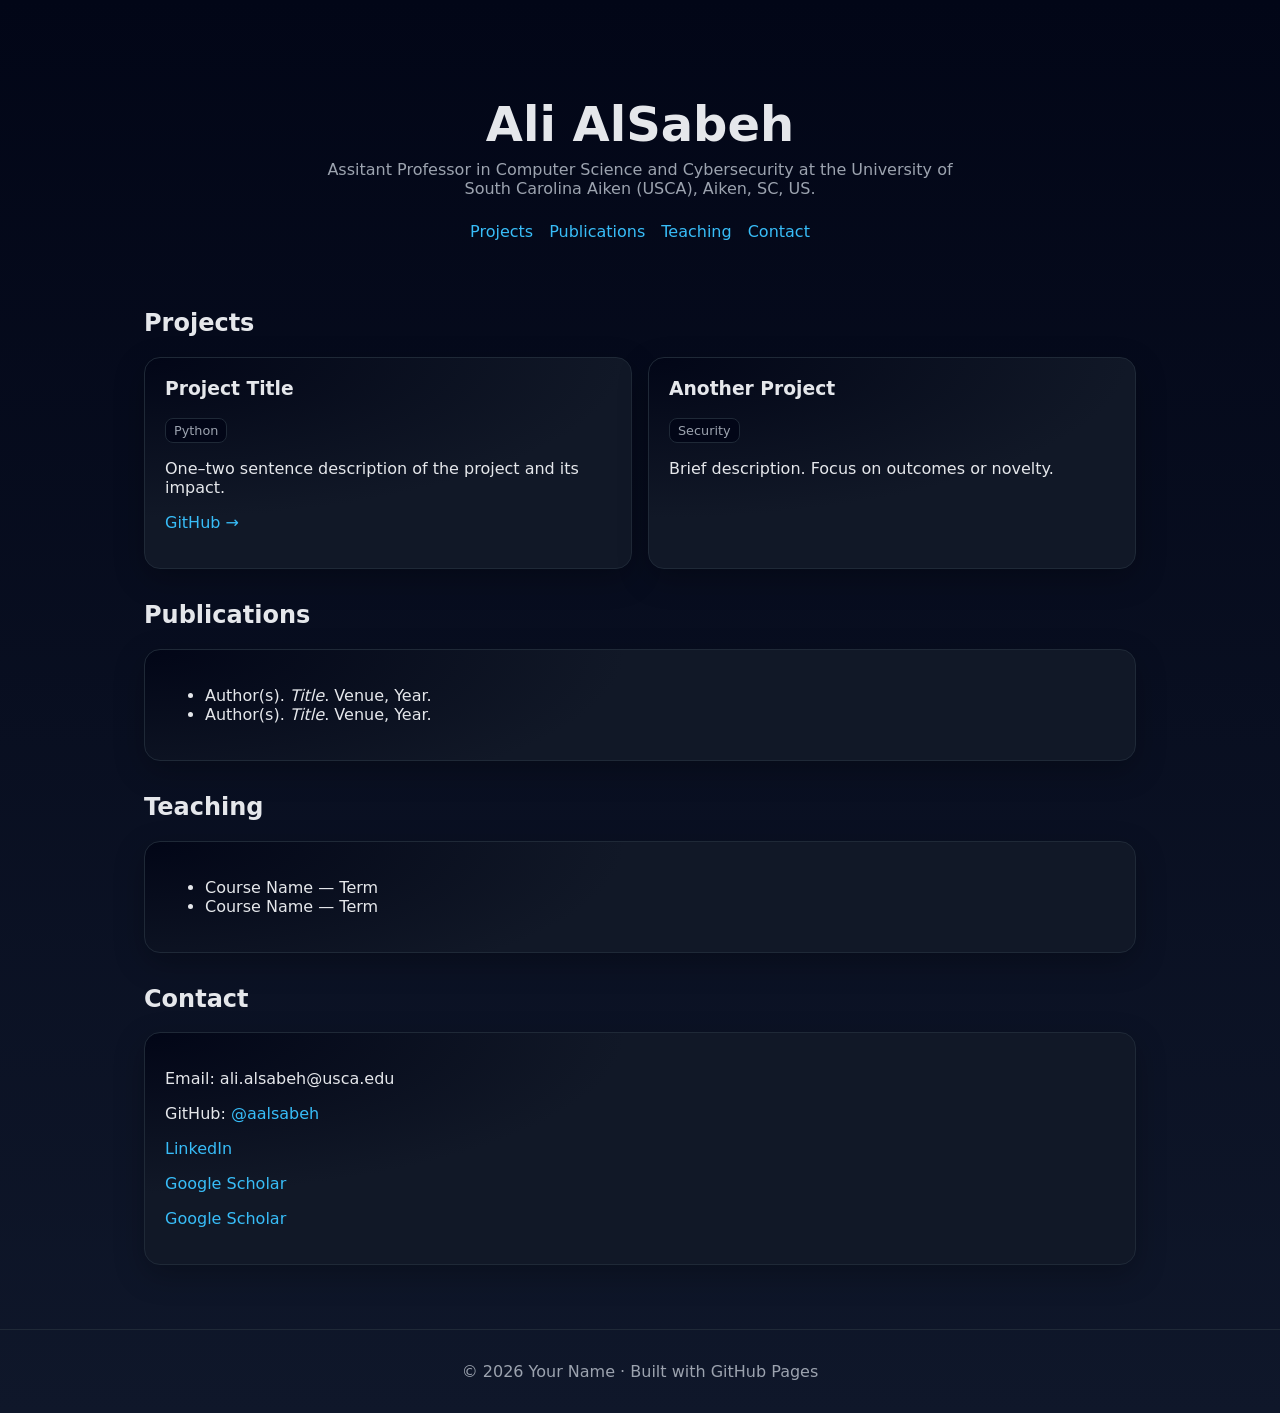
==== index.html @ ade60c5f "Update index.html" ====
<!DOCTYPE html>
<html lang="en">
<head>
  <meta charset="UTF-8" />
  <meta name="viewport" content="width=device-width, initial-scale=1.0" />
  <title>Ali AlSabeh</title>
  <meta name="description" content="Personal GitHub Pages site" />
  <style>
    :root {
      --bg: #0f172a;      /* slate-900 */
      --card: #111827;    /* gray-900 */
      --text: #e5e7eb;    /* gray-200 */
      --muted: #9ca3af;   /* gray-400 */
      --accent: #38bdf8;  /* sky-400 */
    }
    * { box-sizing: border-box; }
    body {
      margin: 0;
      font-family: system-ui, -apple-system, Segoe UI, Roboto, Ubuntu, Cantarell, 'Helvetica Neue', Arial, 'Noto Sans', 'Apple Color Emoji', 'Segoe UI Emoji', 'Segoe UI Symbol', 'Noto Color Emoji';
      background: linear-gradient(180deg, #020617, var(--bg));
      color: var(--text);
    }
    a { color: var(--accent); text-decoration: none; }
    a:hover { text-decoration: underline; }
    header {
      padding: 4rem 1rem 2rem;
      text-align: center;
    }
    header h1 { font-size: clamp(2rem, 5vw, 3rem); margin-bottom: .5rem; }
    header p { color: var(--muted); max-width: 42rem; margin: 0 auto; }
    nav {
      display: flex; gap: 1rem; justify-content: center; margin-top: 1.5rem;
    }
    .container { max-width: 64rem; margin: 0 auto; padding: 1rem; }
    .grid {
      display: grid; grid-template-columns: repeat(auto-fit, minmax(260px, 1fr)); gap: 1rem;
    }
    .card {
      background: radial-gradient(1200px 400px at 0% 0%, #020617 0%, var(--card) 40%);
      border: 1px solid #1f2937;
      border-radius: 1rem;
      padding: 1.25rem;
      box-shadow: 0 10px 30px rgba(0,0,0,.25);
    }
    .card h3 { margin-top: 0; }
    footer {
      border-top: 1px solid #1f2937; color: var(--muted);
      padding: 2rem 1rem; text-align: center; margin-top: 3rem;
    }
    .badge {
      display: inline-block; padding: .25rem .5rem; border-radius: .5rem;
      background: #020617; border: 1px solid #1f2937; color: var(--muted); font-size: .8rem;
    }
  </style>
</head>
<body>
  <header>
    <h1>Ali AlSabeh</h1>
    <p>Assitant Professor in Computer Science and Cybersecurity at the University of South Carolina Aiken (USCA), Aiken, SC, US.</p>
    <nav>
      <a href="projects.html">Projects</a>
      <a href="publications">Publications</a>
      <a href="teaching">Teaching</a>
      <a href="#contact">Contact</a>
    </nav>
  </header>

  <main class="container">
    <section id="projects">
      <h2>Projects</h2>
      <div class="grid">
        <article class="card">
          <h3>Project Title</h3>
          <span class="badge">Python</span>
          <p>One–two sentence description of the project and its impact.</p>
          <p><a href="https://github.com/username/repo">GitHub →</a></p>
        </article>
        <article class="card">
          <h3>Another Project</h3>
          <span class="badge">Security</span>
          <p>Brief description. Focus on outcomes or novelty.</p>
        </article>
      </div>
    </section>

    <section id="publications" style="margin-top:2rem;">
      <h2>Publications</h2>
      <div class="card">
        <ul>
          <li>Author(s). <em>Title</em>. Venue, Year.</li>
          <li>Author(s). <em>Title</em>. Venue, Year.</li>
        </ul>
      </div>
    </section>

    <section id="teaching" style="margin-top:2rem;">
      <h2>Teaching</h2>
      <div class="card">
        <ul>
          <li>Course Name — Term</li>
          <li>Course Name — Term</li>
        </ul>
      </div>
    </section>

    <section id="contact" style="margin-top:2rem;">
      <h2>Contact</h2>
      <div class="card">
        <p>Email: ali.alsabeh@usca.edu</p>
        <p>GitHub: <a href="https://github.com/username">@aalsabeh</a></p>
        <p><a href="www.linkedin.com/in/ali-alsabeh">LinkedIn</a></p>
        <p><a href="www.linkedin.com/in/ali-alsabeh">Google Scholar</a></p>
        <p><a href="https://scholar.google.com/citations?user=eo6k0ecAAAAJ&hl=en">Google Scholar</a></p>
      </div>
    </section>
  </main>

  <footer>
    © <span id="year"></span> Your Name · Built with GitHub Pages
  </footer>

  <script>
    document.getElementById('year').textContent = new Date().getFullYear();
  </script>
</body>
</html>
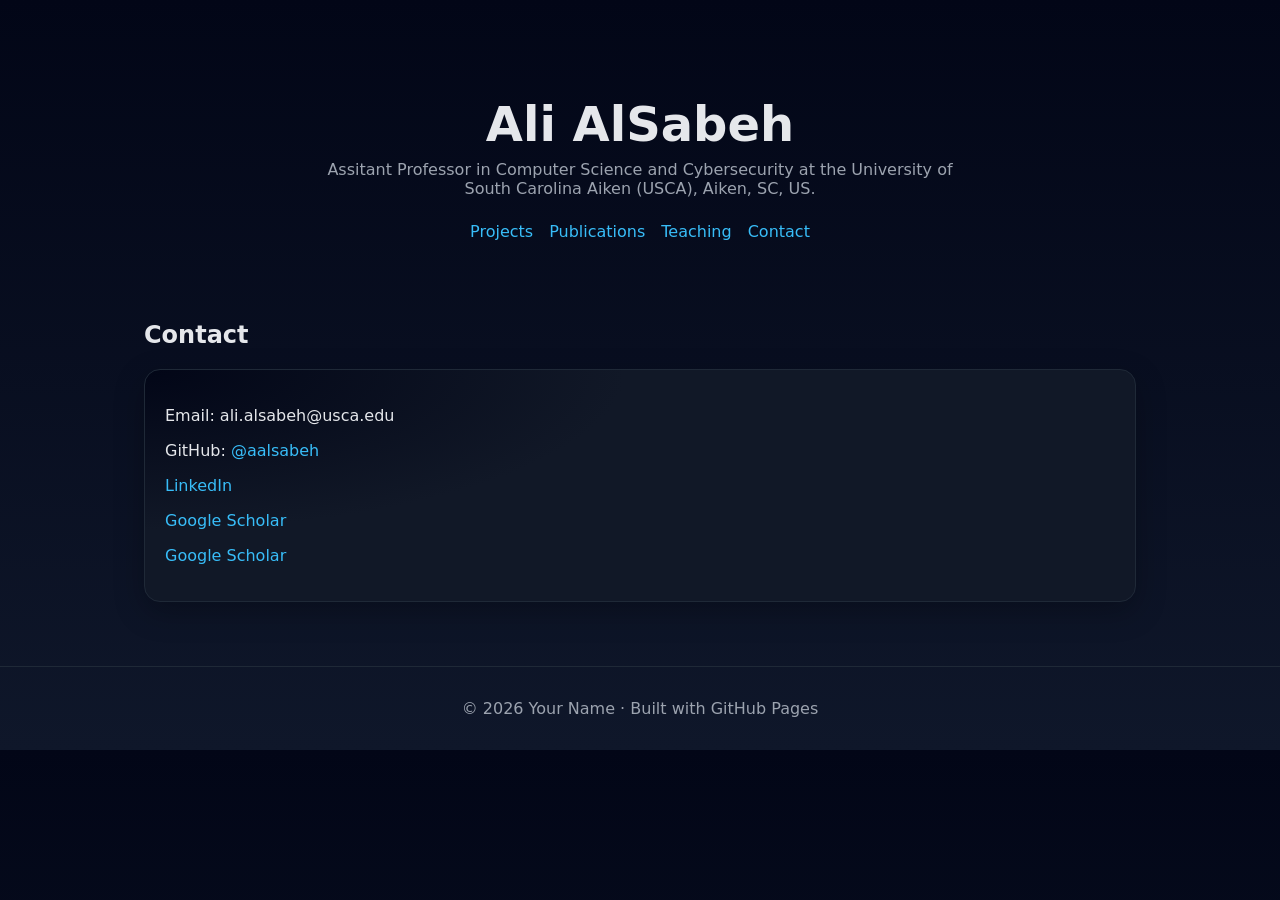
==== commit a7e10594: "Update index.html" ====
--- a/index.html
+++ b/index.html
@@ -66,7 +66,7 @@
   </header>
 
   <main class="container">
-    <section id="projects">
+    <!-- <section id="projects">
       <h2>Projects</h2>
       <div class="grid">
         <article class="card">
@@ -101,7 +101,7 @@
           <li>Course Name — Term</li>
         </ul>
       </div>
-    </section>
+    </section> -->
 
     <section id="contact" style="margin-top:2rem;">
       <h2>Contact</h2>
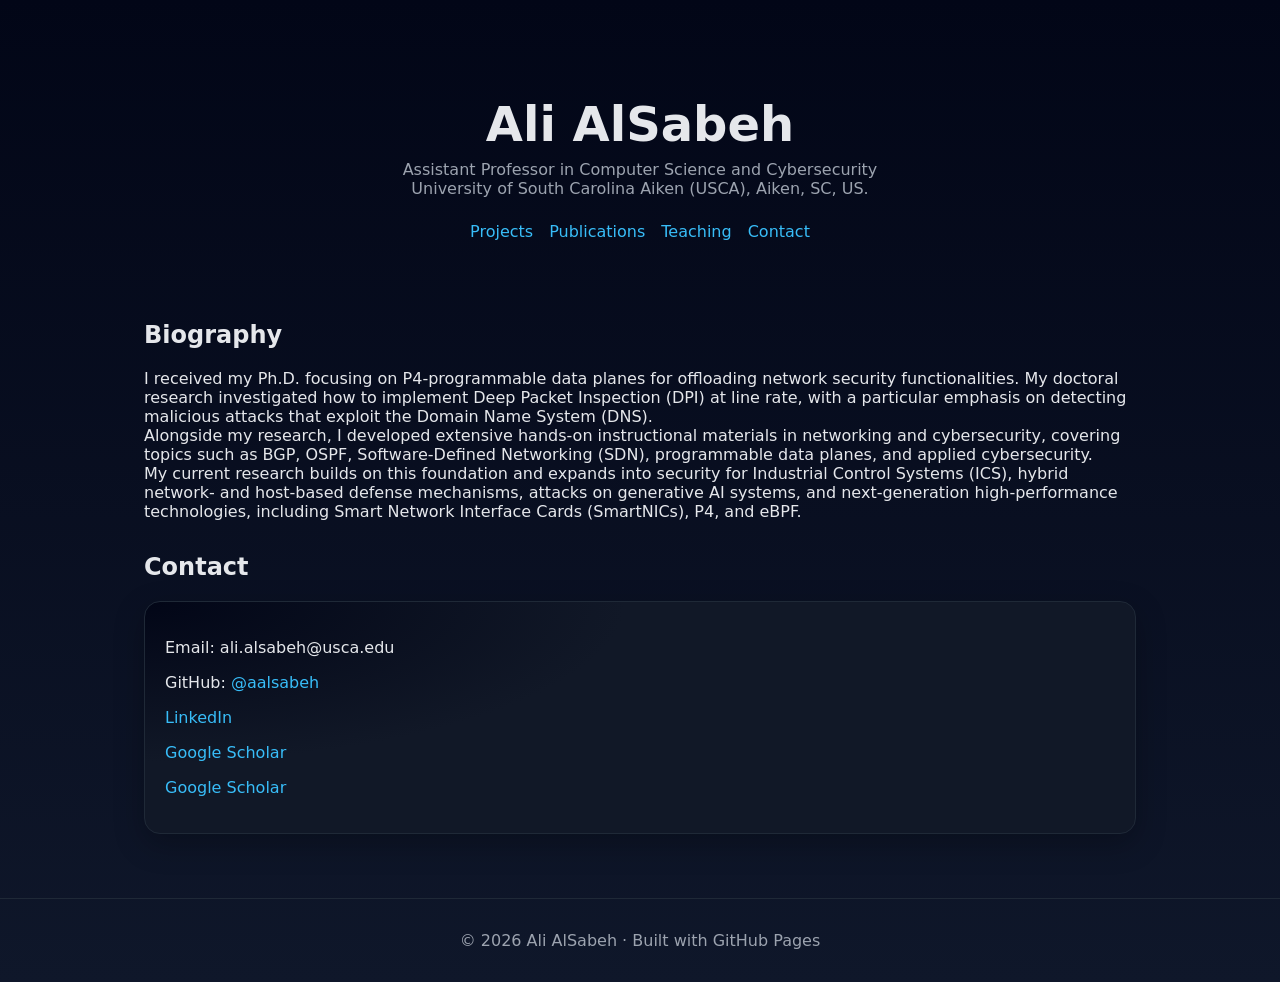
==== commit 4095670a: "Update index.html" ====
--- a/index.html
+++ b/index.html
@@ -56,7 +56,7 @@
 <body>
   <header>
     <h1>Ali AlSabeh</h1>
-    <p>Assitant Professor in Computer Science and Cybersecurity at the University of South Carolina Aiken (USCA), Aiken, SC, US.</p>
+    <p>Assistant Professor in Computer Science and Cybersecurity <br> University of South Carolina Aiken (USCA), Aiken, SC, US.</p>
     <nav>
       <a href="projects.html">Projects</a>
       <a href="publications">Publications</a>
@@ -103,6 +103,13 @@
       </div>
     </section> -->
 
+    <section id="bio" style="margin-top:2rem;">
+      <h2>Biography</h2>
+      I received my Ph.D. focusing on P4-programmable data planes for offloading network security functionalities. My doctoral research investigated how to implement Deep Packet Inspection (DPI) at line rate, with a particular emphasis on detecting malicious attacks that exploit the Domain Name System (DNS). <br>
+      Alongside my research, I developed extensive hands-on instructional materials in networking and cybersecurity, covering topics such as BGP, OSPF, Software-Defined Networking (SDN), programmable data planes, and applied cybersecurity. <br>
+      My current research builds on this foundation and expands into security for Industrial Control Systems (ICS), hybrid network- and host-based defense mechanisms, attacks on generative AI systems, and next-generation high-performance technologies, including Smart Network Interface Cards (SmartNICs), P4, and eBPF. <br>
+    </section>
+    
     <section id="contact" style="margin-top:2rem;">
       <h2>Contact</h2>
       <div class="card">
@@ -116,7 +123,7 @@
   </main>
 
   <footer>
-    © <span id="year"></span> Your Name · Built with GitHub Pages
+    © <span id="year"></span> Ali AlSabeh · Built with GitHub Pages
   </footer>
 
   <script>
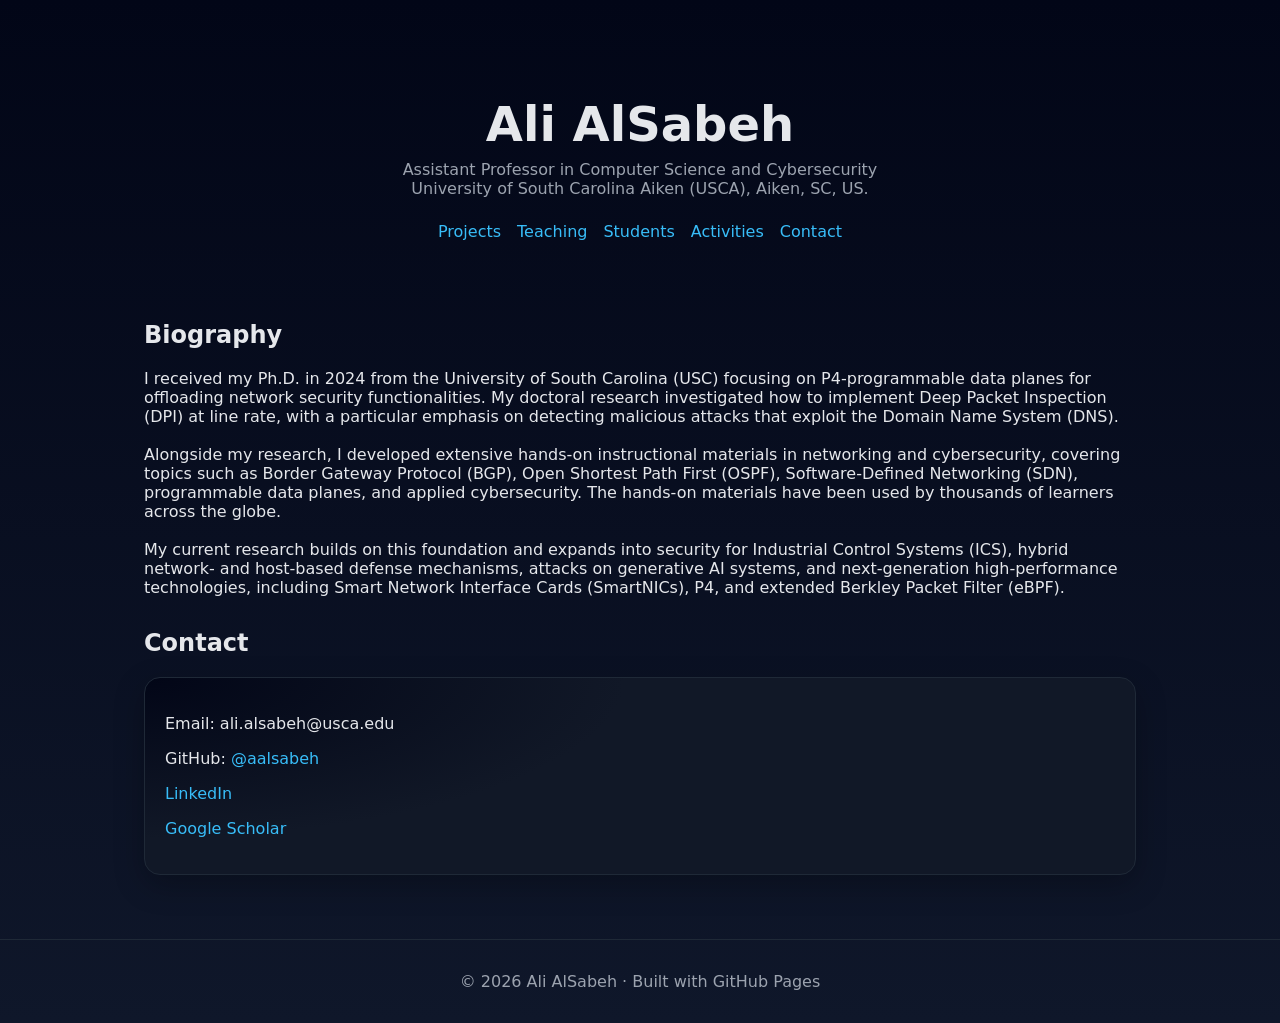
==== commit f44a12c8: "Update files" ====
--- a/index.html
+++ b/index.html
@@ -59,8 +59,9 @@
     <p>Assistant Professor in Computer Science and Cybersecurity <br> University of South Carolina Aiken (USCA), Aiken, SC, US.</p>
     <nav>
       <a href="projects.html">Projects</a>
-      <a href="publications">Publications</a>
-      <a href="teaching">Teaching</a>
+      <a href="teaching.html">Teaching</a>
+      <a href="students.html">Students</a>
+      <a href="activities.html">Activities</a>
       <a href="#contact">Contact</a>
     </nav>
   </header>
@@ -105,9 +106,9 @@
 
     <section id="bio" style="margin-top:2rem;">
       <h2>Biography</h2>
-      I received my Ph.D. focusing on P4-programmable data planes for offloading network security functionalities. My doctoral research investigated how to implement Deep Packet Inspection (DPI) at line rate, with a particular emphasis on detecting malicious attacks that exploit the Domain Name System (DNS). <br>
-      Alongside my research, I developed extensive hands-on instructional materials in networking and cybersecurity, covering topics such as BGP, OSPF, Software-Defined Networking (SDN), programmable data planes, and applied cybersecurity. <br>
-      My current research builds on this foundation and expands into security for Industrial Control Systems (ICS), hybrid network- and host-based defense mechanisms, attacks on generative AI systems, and next-generation high-performance technologies, including Smart Network Interface Cards (SmartNICs), P4, and eBPF. <br>
+      I received my Ph.D. in 2024 from the University of South Carolina (USC) focusing on P4-programmable data planes for offloading network security functionalities. My doctoral research investigated how to implement Deep Packet Inspection (DPI) at line rate, with a particular emphasis on detecting malicious attacks that exploit the Domain Name System (DNS). <br><br>
+      Alongside my research, I developed extensive hands-on instructional materials in networking and cybersecurity, covering topics such as Border Gateway Protocol (BGP), Open Shortest Path First (OSPF), Software-Defined Networking (SDN), programmable data planes, and applied cybersecurity. The hands-on materials have been used by thousands of learners across the globe. <br><br>
+      My current research builds on this foundation and expands into security for Industrial Control Systems (ICS), hybrid network- and host-based defense mechanisms, attacks on generative AI systems, and next-generation high-performance technologies, including Smart Network Interface Cards (SmartNICs), P4, and extended Berkley Packet Filter (eBPF). <br>
     </section>
     
     <section id="contact" style="margin-top:2rem;">
@@ -116,7 +117,6 @@
         <p>Email: ali.alsabeh@usca.edu</p>
         <p>GitHub: <a href="https://github.com/username">@aalsabeh</a></p>
         <p><a href="www.linkedin.com/in/ali-alsabeh">LinkedIn</a></p>
-        <p><a href="www.linkedin.com/in/ali-alsabeh">Google Scholar</a></p>
         <p><a href="https://scholar.google.com/citations?user=eo6k0ecAAAAJ&hl=en">Google Scholar</a></p>
       </div>
     </section>
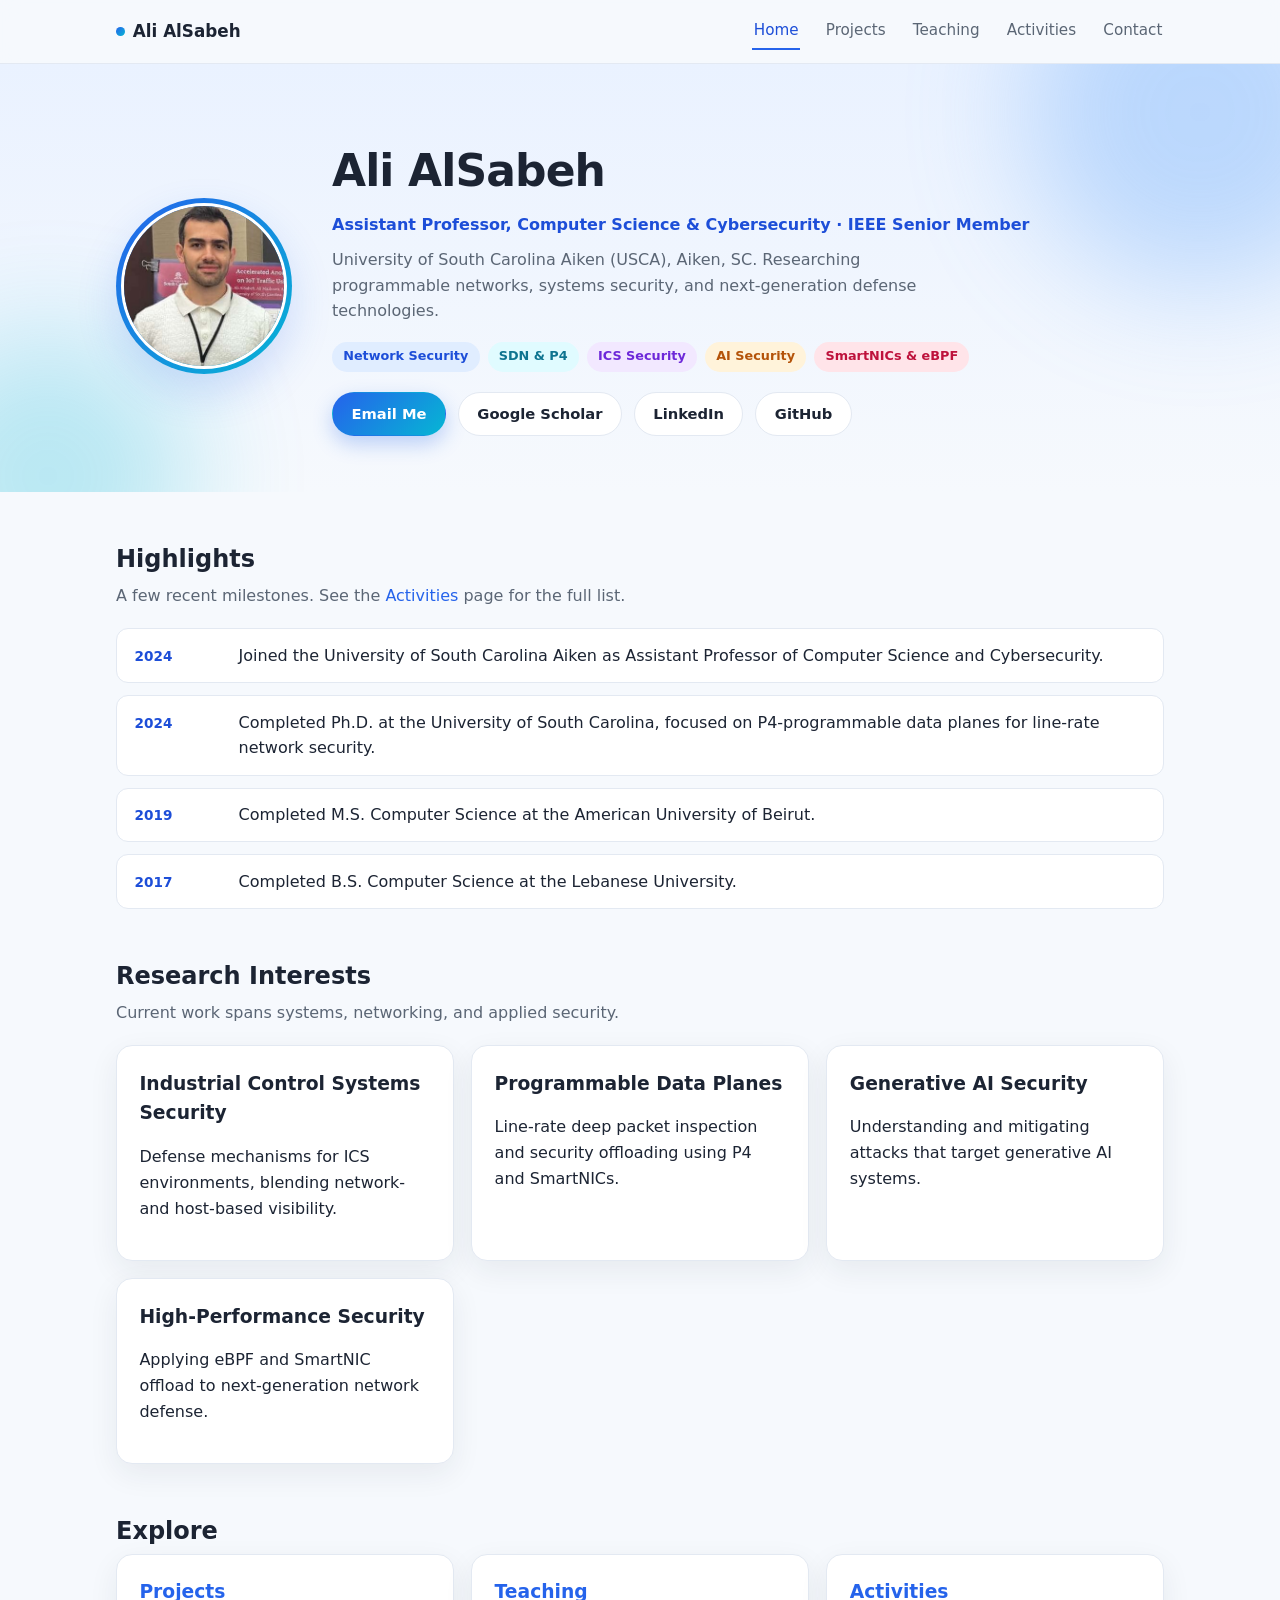
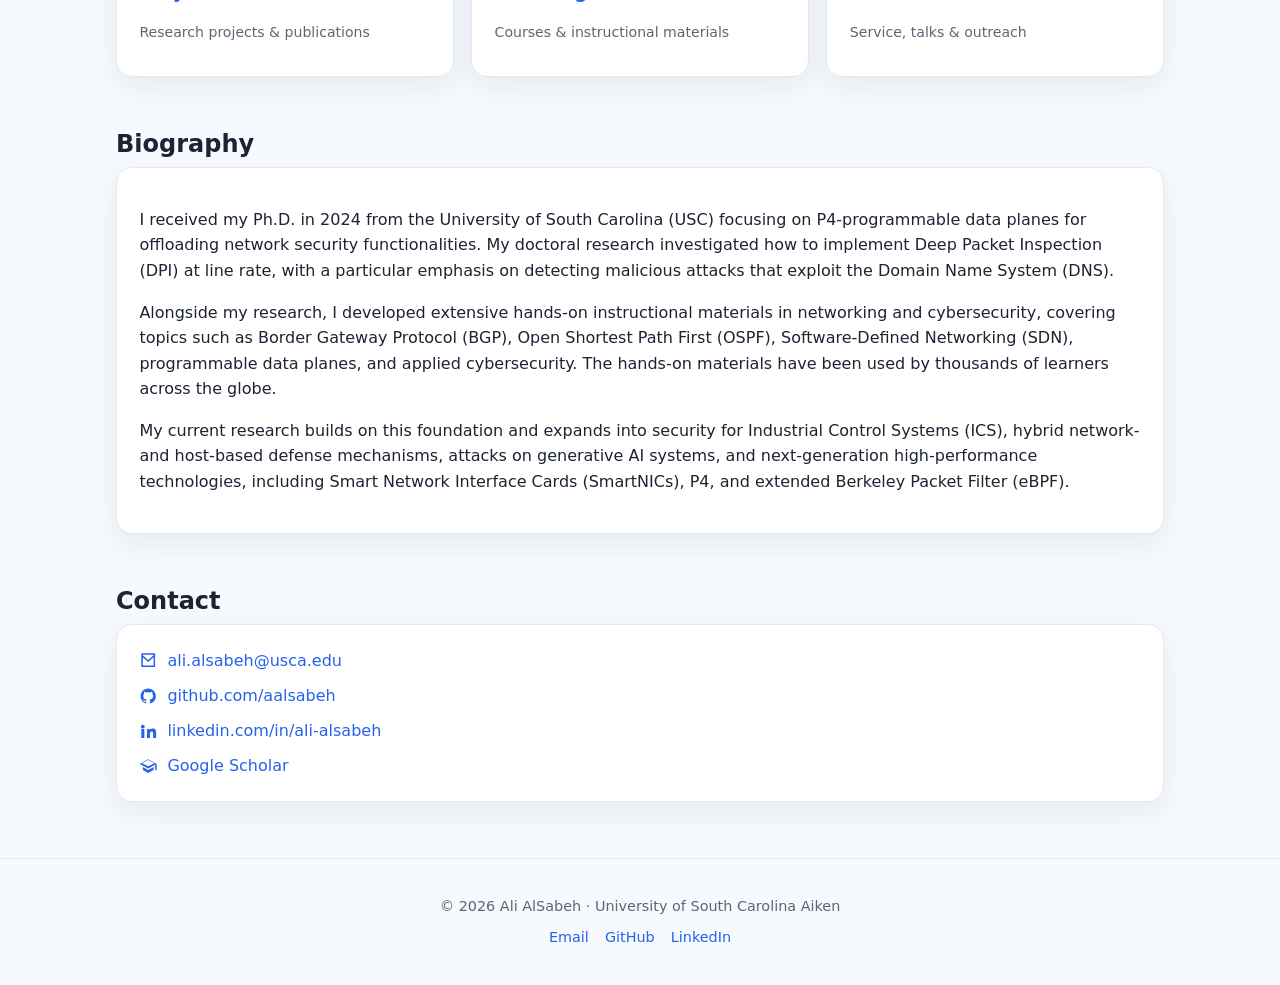
==== commit b557243f: "Redesign site with lively blue theme, fix LinkedIn link, add publications and workshops - New shared" ====
--- a/index.html
+++ b/index.html
@@ -4,126 +4,154 @@
   <meta charset="UTF-8" />
   <meta name="viewport" content="width=device-width, initial-scale=1.0" />
   <title>Ali AlSabeh</title>
-  <meta name="description" content="Personal GitHub Pages site" />
-  <style>
-    :root {
-      --bg: #0f172a;      /* slate-900 */
-      --card: #111827;    /* gray-900 */
-      --text: #e5e7eb;    /* gray-200 */
-      --muted: #9ca3af;   /* gray-400 */
-      --accent: #38bdf8;  /* sky-400 */
-    }
-    * { box-sizing: border-box; }
-    body {
-      margin: 0;
-      font-family: system-ui, -apple-system, Segoe UI, Roboto, Ubuntu, Cantarell, 'Helvetica Neue', Arial, 'Noto Sans', 'Apple Color Emoji', 'Segoe UI Emoji', 'Segoe UI Symbol', 'Noto Color Emoji';
-      background: linear-gradient(180deg, #020617, var(--bg));
-      color: var(--text);
-    }
-    a { color: var(--accent); text-decoration: none; }
-    a:hover { text-decoration: underline; }
-    header {
-      padding: 4rem 1rem 2rem;
-      text-align: center;
-    }
-    header h1 { font-size: clamp(2rem, 5vw, 3rem); margin-bottom: .5rem; }
-    header p { color: var(--muted); max-width: 42rem; margin: 0 auto; }
-    nav {
-      display: flex; gap: 1rem; justify-content: center; margin-top: 1.5rem;
-    }
-    .container { max-width: 64rem; margin: 0 auto; padding: 1rem; }
-    .grid {
-      display: grid; grid-template-columns: repeat(auto-fit, minmax(260px, 1fr)); gap: 1rem;
-    }
-    .card {
-      background: radial-gradient(1200px 400px at 0% 0%, #020617 0%, var(--card) 40%);
-      border: 1px solid #1f2937;
-      border-radius: 1rem;
-      padding: 1.25rem;
-      box-shadow: 0 10px 30px rgba(0,0,0,.25);
-    }
-    .card h3 { margin-top: 0; }
-    footer {
-      border-top: 1px solid #1f2937; color: var(--muted);
-      padding: 2rem 1rem; text-align: center; margin-top: 3rem;
-    }
-    .badge {
-      display: inline-block; padding: .25rem .5rem; border-radius: .5rem;
-      background: #020617; border: 1px solid #1f2937; color: var(--muted); font-size: .8rem;
-    }
-  </style>
+  <meta name="description" content="Ali AlSabeh — Assistant Professor of Computer Science and Cybersecurity, University of South Carolina Aiken" />
+  <link rel="stylesheet" href="assets/css/style.css" />
 </head>
 <body>
-  <header>
-    <h1>Ali AlSabeh</h1>
-    <p>Assistant Professor in Computer Science and Cybersecurity <br> University of South Carolina Aiken (USCA), Aiken, SC, US.</p>
-    <nav>
-      <a href="projects.html">Projects</a>
-      <a href="teaching.html">Teaching</a>
-      <a href="students.html">Students</a>
-      <a href="activities.html">Activities</a>
-      <a href="#contact">Contact</a>
-    </nav>
+  <nav class="site-nav">
+    <div class="container">
+      <a class="brand" href="index.html"><span class="dot"></span> Ali AlSabeh</a>
+      <div class="nav-links">
+        <a href="index.html" class="active">Home</a>
+        <a href="projects.html">Projects</a>
+        <a href="teaching.html">Teaching</a>
+        <a href="activities.html">Activities</a>
+        <a href="#contact">Contact</a>
+      </div>
+    </div>
+  </nav>
+
+  <header class="hero">
+    <div class="container">
+      <div class="hero-photo">
+        <img src="assets/img/profile.jpg" alt="Portrait of Ali AlSabeh" />
+      </div>
+      <div class="hero-text">
+        <h1>Ali AlSabeh</h1>
+        <p class="subtitle">Assistant Professor, Computer Science &amp; Cybersecurity · IEEE Senior Member</p>
+        <p class="lead">University of South Carolina Aiken (USCA), Aiken, SC. Researching programmable networks, systems security, and next-generation defense technologies.</p>
+        <div class="tags">
+          <span class="tag c1">Network Security</span>
+          <span class="tag c2">SDN &amp; P4</span>
+          <span class="tag c3">ICS Security</span>
+          <span class="tag c4">AI Security</span>
+          <span class="tag c5">SmartNICs &amp; eBPF</span>
+        </div>
+        <div class="btn-row">
+          <a class="btn btn-primary" href="mailto:ali.alsabeh@usca.edu">Email Me</a>
+          <a class="btn btn-outline" href="https://scholar.google.com/citations?user=eo6k0ecAAAAJ&hl=en" target="_blank" rel="noopener">Google Scholar</a>
+          <a class="btn btn-outline" href="https://www.linkedin.com/in/ali-alsabeh" target="_blank" rel="noopener">LinkedIn</a>
+          <a class="btn btn-outline" href="https://github.com/aalsabeh" target="_blank" rel="noopener">GitHub</a>
+        </div>
+      </div>
+    </div>
   </header>
 
   <main class="container">
-    <!-- <section id="projects">
-      <h2>Projects</h2>
+
+    <section id="highlights">
+      <h2>Highlights</h2>
+      <p class="section-sub">A few recent milestones. See the <a href="activities.html">Activities</a> page for the full list.</p>
+      <div class="news-list">
+        <div class="news-item">
+          <span class="date">2024</span>
+          <p>Joined the University of South Carolina Aiken as Assistant Professor of Computer Science and Cybersecurity.</p>
+        </div>
+        <div class="news-item">
+          <span class="date">2024</span>
+          <p>Completed Ph.D. at the University of South Carolina, focused on P4-programmable data planes for line-rate network security.</p>
+        </div>
+        <div class="news-item">
+          <span class="date">2019</span>
+          <p>Completed M.S. Computer Science at the American University of Beirut.</p>
+        </div>
+        <div class="news-item">
+          <span class="date">2017</span>
+          <p>Completed B.S. Computer Science at the Lebanese University.</p>
+        </div>
+      </div>
+    </section>
+
+    <section id="research">
+      <h2>Research Interests</h2>
+      <p class="section-sub">Current work spans systems, networking, and applied security.</p>
       <div class="grid">
         <article class="card">
-          <h3>Project Title</h3>
-          <span class="badge">Python</span>
-          <p>One–two sentence description of the project and its impact.</p>
-          <p><a href="https://github.com/username/repo">GitHub →</a></p>
+          <h3>Industrial Control Systems Security</h3>
+          <p>Defense mechanisms for ICS environments, blending network- and host-based visibility.</p>
         </article>
         <article class="card">
-          <h3>Another Project</h3>
-          <span class="badge">Security</span>
-          <p>Brief description. Focus on outcomes or novelty.</p>
+          <h3>Programmable Data Planes</h3>
+          <p>Line-rate deep packet inspection and security offloading using P4 and SmartNICs.</p>
+        </article>
+        <article class="card">
+          <h3>Generative AI Security</h3>
+          <p>Understanding and mitigating attacks that target generative AI systems.</p>
+        </article>
+        <article class="card">
+          <h3>High-Performance Security</h3>
+          <p>Applying eBPF and SmartNIC offload to next-generation network defense.</p>
         </article>
       </div>
     </section>
 
-    <section id="publications" style="margin-top:2rem;">
-      <h2>Publications</h2>
-      <div class="card">
-        <ul>
-          <li>Author(s). <em>Title</em>. Venue, Year.</li>
-          <li>Author(s). <em>Title</em>. Venue, Year.</li>
-        </ul>
+    <section id="explore">
+      <h2>Explore</h2>
+      <div class="grid">
+        <a class="card card-link" href="projects.html">
+          <h3>Projects</h3>
+          <p class="meta">Research projects &amp; publications</p>
+        </a>
+        <a class="card card-link" href="teaching.html">
+          <h3>Teaching</h3>
+          <p class="meta">Courses &amp; instructional materials</p>
+        </a>
+        <a class="card card-link" href="activities.html">
+          <h3>Activities</h3>
+          <p class="meta">Service, talks &amp; outreach</p>
+        </a>
       </div>
     </section>
 
-    <section id="teaching" style="margin-top:2rem;">
-      <h2>Teaching</h2>
+    <section id="bio">
+      <h2>Biography</h2>
       <div class="card">
-        <ul>
-          <li>Course Name — Term</li>
-          <li>Course Name — Term</li>
-        </ul>
+        <p>I received my Ph.D. in 2024 from the University of South Carolina (USC) focusing on P4-programmable data planes for offloading network security functionalities. My doctoral research investigated how to implement Deep Packet Inspection (DPI) at line rate, with a particular emphasis on detecting malicious attacks that exploit the Domain Name System (DNS).</p>
+        <p>Alongside my research, I developed extensive hands-on instructional materials in networking and cybersecurity, covering topics such as Border Gateway Protocol (BGP), Open Shortest Path First (OSPF), Software-Defined Networking (SDN), programmable data planes, and applied cybersecurity. The hands-on materials have been used by thousands of learners across the globe.</p>
+        <p>My current research builds on this foundation and expands into security for Industrial Control Systems (ICS), hybrid network- and host-based defense mechanisms, attacks on generative AI systems, and next-generation high-performance technologies, including Smart Network Interface Cards (SmartNICs), P4, and extended Berkeley Packet Filter (eBPF).</p>
       </div>
-    </section> -->
+    </section>
 
-    <section id="bio" style="margin-top:2rem;">
-      <h2>Biography</h2>
-      I received my Ph.D. in 2024 from the University of South Carolina (USC) focusing on P4-programmable data planes for offloading network security functionalities. My doctoral research investigated how to implement Deep Packet Inspection (DPI) at line rate, with a particular emphasis on detecting malicious attacks that exploit the Domain Name System (DNS). <br><br>
-      Alongside my research, I developed extensive hands-on instructional materials in networking and cybersecurity, covering topics such as Border Gateway Protocol (BGP), Open Shortest Path First (OSPF), Software-Defined Networking (SDN), programmable data planes, and applied cybersecurity. The hands-on materials have been used by thousands of learners across the globe. <br><br>
-      My current research builds on this foundation and expands into security for Industrial Control Systems (ICS), hybrid network- and host-based defense mechanisms, attacks on generative AI systems, and next-generation high-performance technologies, including Smart Network Interface Cards (SmartNICs), P4, and extended Berkley Packet Filter (eBPF). <br>
-    </section>
-    
-    <section id="contact" style="margin-top:2rem;">
+    <section id="contact">
       <h2>Contact</h2>
-      <div class="card">
-        <p>Email: ali.alsabeh@usca.edu</p>
-        <p>GitHub: <a href="https://github.com/username">@aalsabeh</a></p>
-        <p><a href="www.linkedin.com/in/ali-alsabeh">LinkedIn</a></p>
-        <p><a href="https://scholar.google.com/citations?user=eo6k0ecAAAAJ&hl=en">Google Scholar</a></p>
+      <div class="card contact-list">
+        <a href="mailto:ali.alsabeh@usca.edu">
+          <svg class="icon" viewBox="0 0 24 24" fill="none" stroke="currentColor" stroke-width="2"><path d="M4 4h16v16H4z"/><path d="m4 6 8 7 8-7"/></svg>
+          ali.alsabeh@usca.edu
+        </a>
+        <a href="https://github.com/aalsabeh" target="_blank" rel="noopener">
+          <svg class="icon" viewBox="0 0 24 24" fill="currentColor"><path d="M12 2a10 10 0 0 0-3.16 19.49c.5.09.68-.22.68-.48v-1.7c-2.78.6-3.37-1.34-3.37-1.34-.46-1.16-1.11-1.47-1.11-1.47-.91-.62.07-.6.07-.6 1 .07 1.53 1.03 1.53 1.03.89 1.52 2.34 1.08 2.91.83.09-.65.35-1.08.63-1.33-2.22-.25-4.56-1.11-4.56-4.95 0-1.09.39-1.99 1.03-2.69-.1-.25-.45-1.27.1-2.64 0 0 .84-.27 2.75 1.03a9.5 9.5 0 0 1 5 0c1.91-1.3 2.75-1.03 2.75-1.03.55 1.37.2 2.39.1 2.64.64.7 1.03 1.6 1.03 2.69 0 3.85-2.34 4.7-4.57 4.95.36.31.68.92.68 1.85v2.74c0 .27.18.58.69.48A10 10 0 0 0 12 2Z"/></svg>
+          github.com/aalsabeh
+        </a>
+        <a href="https://www.linkedin.com/in/ali-alsabeh" target="_blank" rel="noopener">
+          <svg class="icon" viewBox="0 0 24 24" fill="currentColor"><path d="M4.98 3.5a2.5 2.5 0 1 1 0 5 2.5 2.5 0 0 1 0-5ZM3 9h4v12H3V9Zm7 0h3.8v1.64h.05c.53-1 1.83-2.06 3.77-2.06 4.03 0 4.78 2.65 4.78 6.1V21h-4v-5.6c0-1.34-.02-3.06-1.87-3.06-1.87 0-2.16 1.46-2.16 2.96V21h-4V9Z"/></svg>
+          linkedin.com/in/ali-alsabeh
+        </a>
+        <a href="https://scholar.google.com/citations?user=eo6k0ecAAAAJ&hl=en" target="_blank" rel="noopener">
+          <svg class="icon" viewBox="0 0 24 24" fill="currentColor"><path d="M12 3 1 9l11 6 9-4.91V17h2V9L12 3Zm0 9.16L4.06 8.1 12 3.84 19.94 8.1 12 12.16ZM5 13.18v3.64L12 21l7-4.18v-3.64l-7 3.82-7-3.82Z"/></svg>
+          Google Scholar
+        </a>
       </div>
     </section>
   </main>
 
   <footer>
-    © <span id="year"></span> Ali AlSabeh · Built with GitHub Pages
+    <div>© <span id="year"></span> Ali AlSabeh · University of South Carolina Aiken</div>
+    <div class="footer-links">
+      <a href="mailto:ali.alsabeh@usca.edu">Email</a>
+      <a href="https://github.com/aalsabeh" target="_blank" rel="noopener">GitHub</a>
+      <a href="https://www.linkedin.com/in/ali-alsabeh" target="_blank" rel="noopener">LinkedIn</a>
+    </div>
   </footer>
 
   <script>
--- a/assets/css/style.css
+++ b/assets/css/style.css
@@ -0,0 +1,218 @@
+/* Ali AlSabeh — shared site styles */
+
+:root {
+  --bg: #f6f9fd;
+  --bg-soft: #eaf2ff;
+  --surface: #ffffff;
+  --text: #1c2433;
+  --muted: #5b6675;
+  --border: #e3e9f2;
+
+  --blue: #2563eb;
+  --blue-dark: #1d4ed8;
+  --blue-light: #60a5fa;
+  --cyan: #06b6d4;
+  --violet: #7c3aed;
+  --amber: #f59e0b;
+  --rose: #f43f5e;
+
+  --radius: 1rem;
+  --shadow: 0 10px 30px rgba(30, 41, 59, .07);
+  --shadow-hover: 0 18px 40px rgba(37, 99, 235, .18);
+}
+
+* { box-sizing: border-box; }
+
+html { scroll-behavior: smooth; }
+
+body {
+  margin: 0;
+  font-family: system-ui, -apple-system, "Segoe UI", Roboto, Ubuntu, Cantarell,
+    "Helvetica Neue", Arial, "Noto Sans", sans-serif;
+  background: var(--bg);
+  color: var(--text);
+  line-height: 1.6;
+}
+
+a { color: var(--blue); text-decoration: none; }
+a:hover { color: var(--blue-dark); text-decoration: underline; }
+
+img { max-width: 100%; display: block; }
+
+.container { max-width: 68rem; margin: 0 auto; padding: 0 1.25rem; }
+
+/* ---------- Nav ---------- */
+.site-nav {
+  position: sticky; top: 0; z-index: 50;
+  background: rgba(246, 249, 253, .82);
+  backdrop-filter: blur(10px);
+  -webkit-backdrop-filter: blur(10px);
+  border-bottom: 1px solid var(--border);
+}
+.site-nav .container {
+  display: flex; align-items: center; justify-content: space-between;
+  padding-top: .85rem; padding-bottom: .85rem;
+  gap: 1rem; flex-wrap: wrap;
+}
+.brand {
+  font-weight: 700; font-size: 1.05rem; color: var(--text);
+  display: flex; align-items: center; gap: .5rem;
+}
+.brand:hover { text-decoration: none; color: var(--blue-dark); }
+.brand .dot { width: .55rem; height: .55rem; border-radius: 50%; background: linear-gradient(135deg, var(--blue), var(--cyan)); }
+.nav-links { display: flex; gap: 1.5rem; flex-wrap: wrap; }
+.nav-links a {
+  color: var(--muted); font-weight: 500; font-size: .95rem;
+  padding: .3rem .1rem; border-bottom: 2px solid transparent;
+  transition: color .15s, border-color .15s;
+}
+.nav-links a:hover { color: var(--blue-dark); text-decoration: none; }
+.nav-links a.active { color: var(--blue-dark); border-color: var(--blue); }
+
+/* ---------- Hero ---------- */
+.hero {
+  position: relative;
+  overflow: hidden;
+  padding: 4.5rem 1rem 3.5rem;
+  background: linear-gradient(180deg, var(--bg-soft) 0%, var(--bg) 100%);
+}
+.hero::before, .hero::after {
+  content: ""; position: absolute; border-radius: 50%;
+  filter: blur(60px); opacity: .35; z-index: 0;
+}
+.hero::before {
+  width: 22rem; height: 22rem; background: var(--blue-light);
+  top: -8rem; right: -6rem;
+}
+.hero::after {
+  width: 18rem; height: 18rem; background: var(--cyan);
+  bottom: -8rem; left: -6rem; opacity: .25;
+}
+.hero .container {
+  position: relative; z-index: 1;
+  display: flex; align-items: center; gap: 2.5rem; flex-wrap: wrap;
+}
+.hero-photo {
+  flex: 0 0 auto;
+  width: 11rem; height: 11rem; border-radius: 50%;
+  padding: 5px;
+  background: linear-gradient(135deg, var(--blue), var(--cyan));
+  box-shadow: var(--shadow-hover);
+}
+.hero-photo img {
+  width: 100%; height: 100%; border-radius: 50%; object-fit: cover;
+  border: 3px solid var(--surface);
+}
+.hero-text { flex: 1 1 24rem; min-width: 0; }
+.hero-text h1 { font-size: clamp(2rem, 4.5vw, 2.75rem); margin: 0 0 .35rem; letter-spacing: -.02em; }
+.hero-text .subtitle { color: var(--blue-dark); font-weight: 600; margin: 0 0 .6rem; }
+.hero-text p.lead { color: var(--muted); max-width: 40rem; margin: 0 0 1.1rem; }
+
+.tags { display: flex; flex-wrap: wrap; gap: .5rem; margin: 0 0 1.25rem; }
+.tag {
+  display: inline-block; font-size: .8rem; font-weight: 600;
+  padding: .3rem .7rem; border-radius: 999px;
+  background: var(--tag-bg, #eef2ff); color: var(--tag-color, var(--blue-dark));
+}
+.tag.c1 { --tag-bg: #e0edff; --tag-color: #1d4ed8; }
+.tag.c2 { --tag-bg: #e0fbff; --tag-color: #0e7490; }
+.tag.c3 { --tag-bg: #f2e8ff; --tag-color: #6d28d9; }
+.tag.c4 { --tag-bg: #fff3da; --tag-color: #b45309; }
+.tag.c5 { --tag-bg: #ffe4e9; --tag-color: #be123c; }
+
+.btn-row { display: flex; flex-wrap: wrap; gap: .75rem; }
+.btn {
+  display: inline-flex; align-items: center; gap: .45rem;
+  padding: .6rem 1.15rem; border-radius: 999px; font-weight: 600; font-size: .92rem;
+  border: 1px solid transparent; transition: transform .15s, box-shadow .15s, background .15s;
+}
+.btn:hover { text-decoration: none; transform: translateY(-2px); }
+.btn-primary {
+  background: linear-gradient(135deg, var(--blue), var(--cyan)); color: #fff;
+  box-shadow: 0 8px 20px rgba(37,99,235,.28);
+}
+.btn-primary:hover { box-shadow: 0 12px 28px rgba(37,99,235,.38); color: #fff; }
+.btn-outline {
+  background: var(--surface); color: var(--text); border-color: var(--border);
+}
+.btn-outline:hover { border-color: var(--blue); color: var(--blue-dark); }
+
+/* ---------- Sections ---------- */
+main { padding-bottom: 2rem; }
+section { margin-top: 3rem; }
+section > h2 {
+  font-size: 1.5rem; margin-bottom: .25rem;
+}
+.section-sub { color: var(--muted); margin: 0 0 1.25rem; max-width: 44rem; }
+
+.grid { display: grid; grid-template-columns: repeat(auto-fit, minmax(260px, 1fr)); gap: 1.1rem; }
+
+.card {
+  background: var(--surface);
+  border: 1px solid var(--border);
+  border-radius: var(--radius);
+  padding: 1.4rem;
+  box-shadow: var(--shadow);
+  transition: transform .18s, box-shadow .18s, border-color .18s;
+}
+.card:hover { transform: translateY(-4px); box-shadow: var(--shadow-hover); border-color: #cfe0ff; }
+.card h3 { margin-top: 0; margin-bottom: .35rem; }
+.card .meta { color: var(--muted); font-size: .88rem; margin-bottom: .6rem; }
+
+.card-link { display: block; }
+.card-link:hover { text-decoration: none; }
+
+/* News / highlights strip */
+.news-list { display: flex; flex-direction: column; gap: .75rem; }
+.news-item {
+  display: flex; gap: 1rem; align-items: baseline;
+  background: var(--surface); border: 1px solid var(--border); border-radius: .75rem;
+  padding: .85rem 1.1rem;
+}
+.news-item .date {
+  flex: 0 0 auto; font-weight: 700; color: var(--blue-dark); font-size: .85rem;
+  min-width: 5.5rem;
+}
+.news-item p { margin: 0; color: var(--text); }
+
+/* Contact icons row */
+.contact-list { display: flex; flex-direction: column; gap: .6rem; }
+.contact-list a, .contact-list span { display: flex; align-items: center; gap: .6rem; }
+.icon { width: 1.15rem; height: 1.15rem; flex: none; color: var(--blue); }
+
+/* Publications */
+.pub-year { font-size: 1.15rem; color: var(--blue-dark); margin: 1.75rem 0 .75rem; }
+.pub-year:first-child { margin-top: 0; }
+.pub-list { list-style: none; margin: 0; padding: 0; display: flex; flex-direction: column; gap: .1rem; }
+.pub-item {
+  padding: .9rem 0; border-bottom: 1px solid var(--border);
+  display: flex; gap: .9rem;
+}
+.pub-item:last-child { border-bottom: none; }
+.pub-num { flex: 0 0 auto; color: var(--muted); font-variant-numeric: tabular-nums; font-size: .9rem; padding-top: .1rem; }
+.pub-body p { margin: 0; }
+.pub-title { color: var(--text); font-weight: 600; }
+.pub-meta { color: var(--muted); font-size: .88rem; margin-top: .15rem !important; }
+
+/* Empty state placeholder for pages awaiting content */
+.empty-state {
+  text-align: center; color: var(--muted);
+  padding: 2.5rem 1.5rem; border: 1px dashed var(--border); border-radius: var(--radius);
+  background: var(--surface);
+}
+
+footer {
+  border-top: 1px solid var(--border);
+  color: var(--muted);
+  padding: 2.25rem 1rem;
+  text-align: center;
+  margin-top: 3.5rem;
+  font-size: .9rem;
+}
+footer .footer-links { margin-top: .5rem; display: flex; gap: 1rem; justify-content: center; }
+
+@media (max-width: 560px) {
+  .hero .container { flex-direction: column; text-align: center; }
+  .btn-row, .tags { justify-content: center; }
+  .news-item { flex-direction: column; gap: .2rem; }
+}
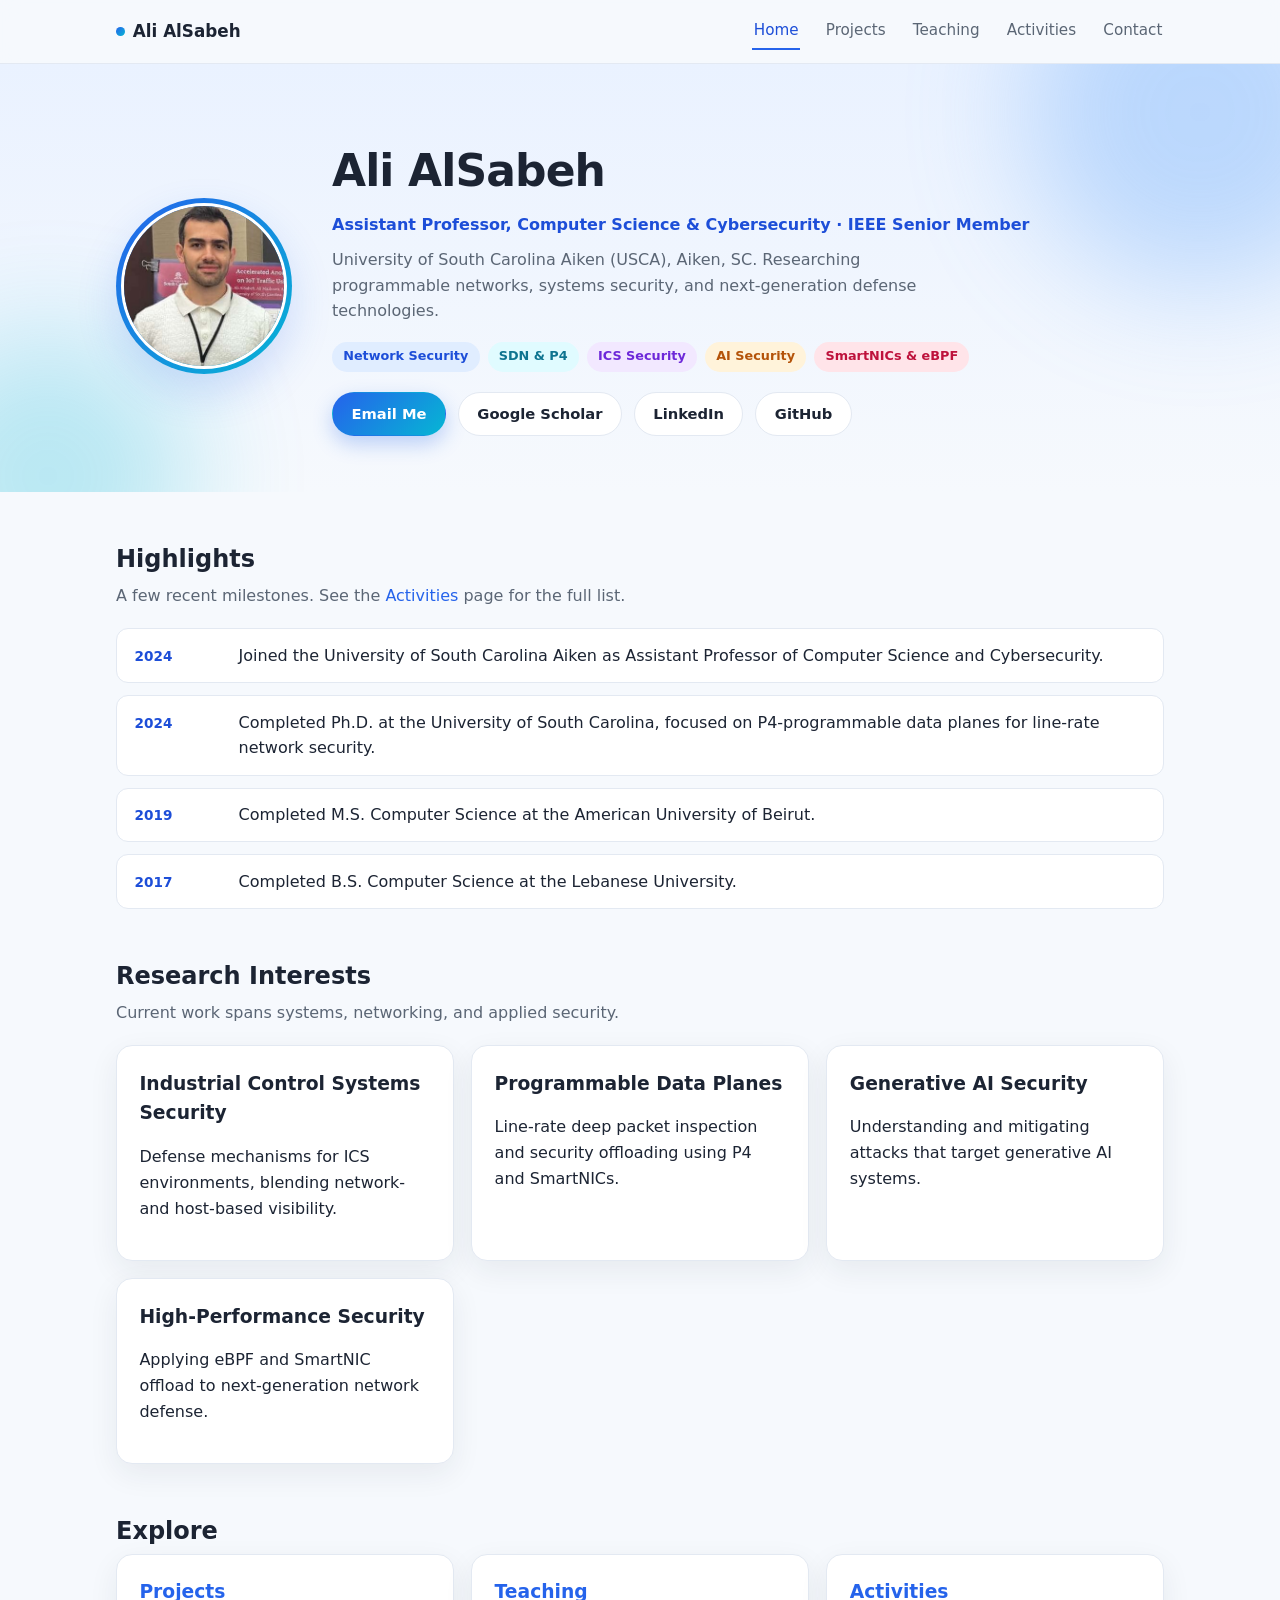
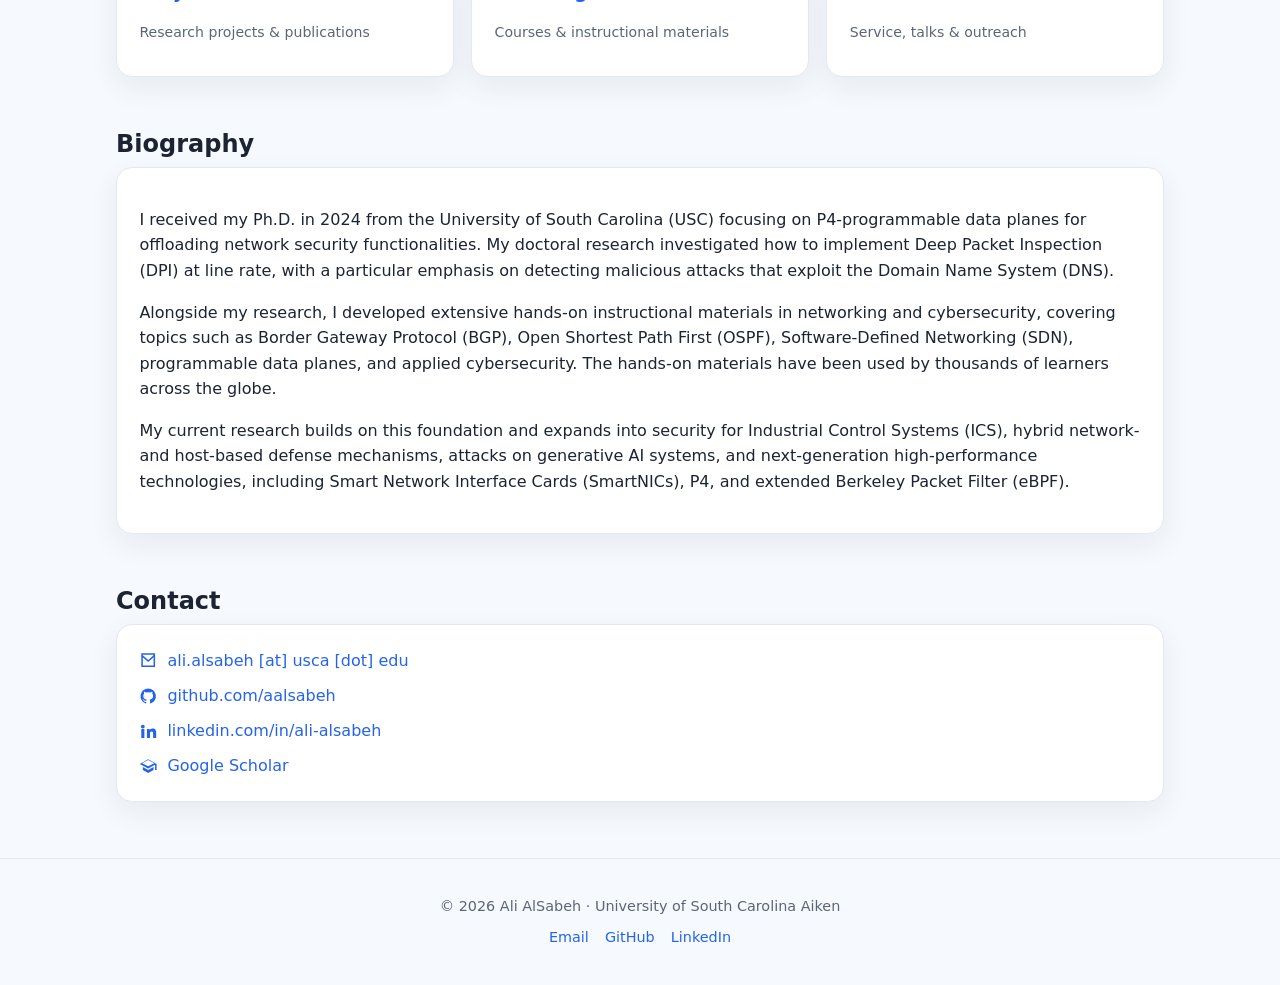
==== commit ef388283: "email obfs" ====
--- a/index.html
+++ b/index.html
@@ -38,7 +38,7 @@
           <span class="tag c5">SmartNICs &amp; eBPF</span>
         </div>
         <div class="btn-row">
-          <a class="btn btn-primary" href="mailto:ali.alsabeh@usca.edu">Email Me</a>
+          <a class="btn btn-primary js-email" href="#contact">Email Me</a>
           <a class="btn btn-outline" href="https://scholar.google.com/citations?user=eo6k0ecAAAAJ&hl=en" target="_blank" rel="noopener">Google Scholar</a>
           <a class="btn btn-outline" href="https://www.linkedin.com/in/ali-alsabeh" target="_blank" rel="noopener">LinkedIn</a>
           <a class="btn btn-outline" href="https://github.com/aalsabeh" target="_blank" rel="noopener">GitHub</a>
@@ -125,9 +125,9 @@
     <section id="contact">
       <h2>Contact</h2>
       <div class="card contact-list">
-        <a href="mailto:ali.alsabeh@usca.edu">
+        <a class="js-email" href="#contact">
           <svg class="icon" viewBox="0 0 24 24" fill="none" stroke="currentColor" stroke-width="2"><path d="M4 4h16v16H4z"/><path d="m4 6 8 7 8-7"/></svg>
-          ali.alsabeh@usca.edu
+          ali.alsabeh [at] usca [dot] edu
         </a>
         <a href="https://github.com/aalsabeh" target="_blank" rel="noopener">
           <svg class="icon" viewBox="0 0 24 24" fill="currentColor"><path d="M12 2a10 10 0 0 0-3.16 19.49c.5.09.68-.22.68-.48v-1.7c-2.78.6-3.37-1.34-3.37-1.34-.46-1.16-1.11-1.47-1.11-1.47-.91-.62.07-.6.07-.6 1 .07 1.53 1.03 1.53 1.03.89 1.52 2.34 1.08 2.91.83.09-.65.35-1.08.63-1.33-2.22-.25-4.56-1.11-4.56-4.95 0-1.09.39-1.99 1.03-2.69-.1-.25-.45-1.27.1-2.64 0 0 .84-.27 2.75 1.03a9.5 9.5 0 0 1 5 0c1.91-1.3 2.75-1.03 2.75-1.03.55 1.37.2 2.39.1 2.64.64.7 1.03 1.6 1.03 2.69 0 3.85-2.34 4.7-4.57 4.95.36.31.68.92.68 1.85v2.74c0 .27.18.58.69.48A10 10 0 0 0 12 2Z"/></svg>
@@ -148,7 +148,7 @@
   <footer>
     <div>© <span id="year"></span> Ali AlSabeh · University of South Carolina Aiken</div>
     <div class="footer-links">
-      <a href="mailto:ali.alsabeh@usca.edu">Email</a>
+      <a class="js-email" href="#contact">Email</a>
       <a href="https://github.com/aalsabeh" target="_blank" rel="noopener">GitHub</a>
       <a href="https://www.linkedin.com/in/ali-alsabeh" target="_blank" rel="noopener">LinkedIn</a>
     </div>
@@ -157,5 +157,6 @@
   <script>
     document.getElementById('year').textContent = new Date().getFullYear();
   </script>
+  <script src="email.js"></script>
 </body>
 </html>
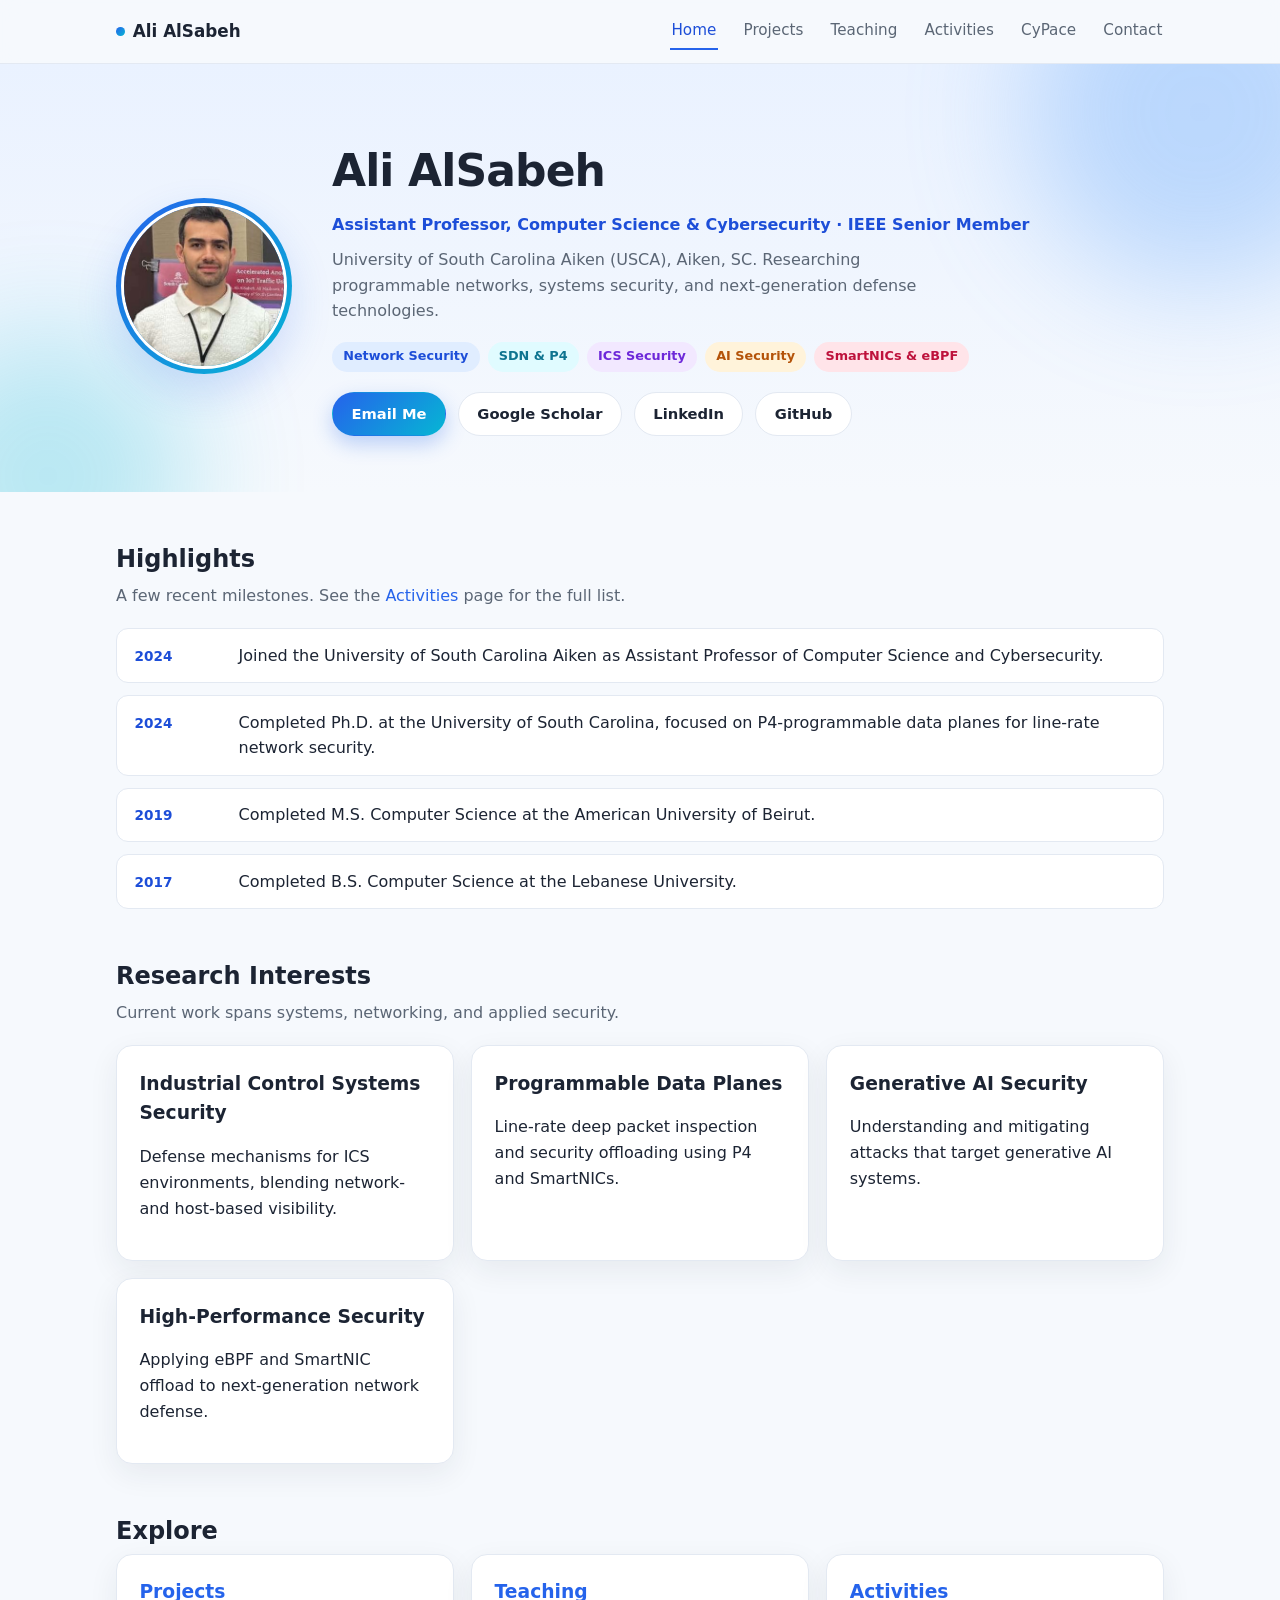
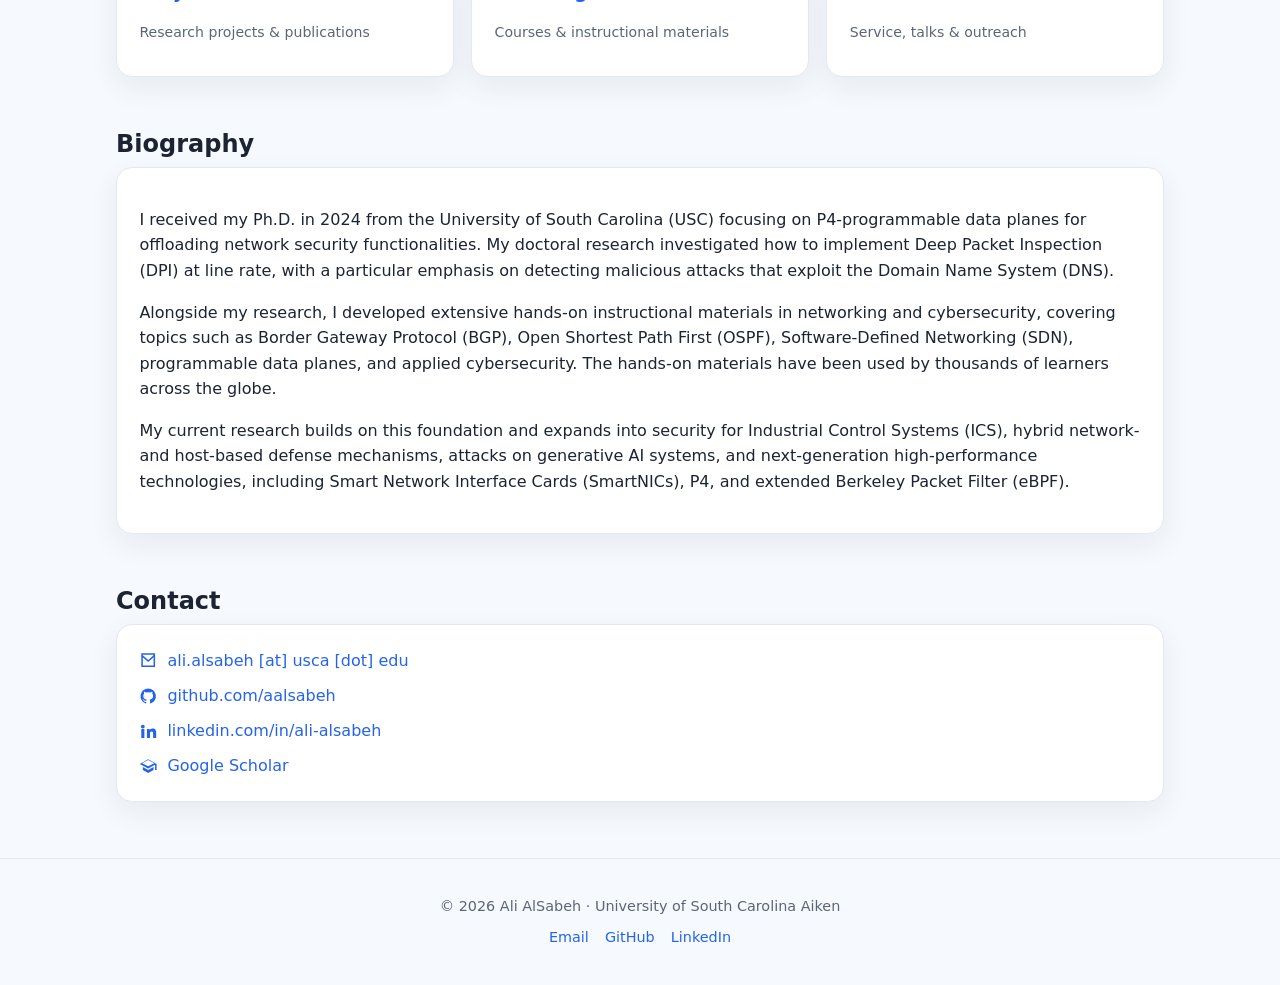
==== commit 32ef0d31: "cypace" ====
--- a/index.html
+++ b/index.html
@@ -16,6 +16,7 @@
         <a href="projects.html">Projects</a>
         <a href="teaching.html">Teaching</a>
         <a href="activities.html">Activities</a>
+        <a href="cypace.html">CyPace</a>
         <a href="#contact">Contact</a>
       </div>
     </div>
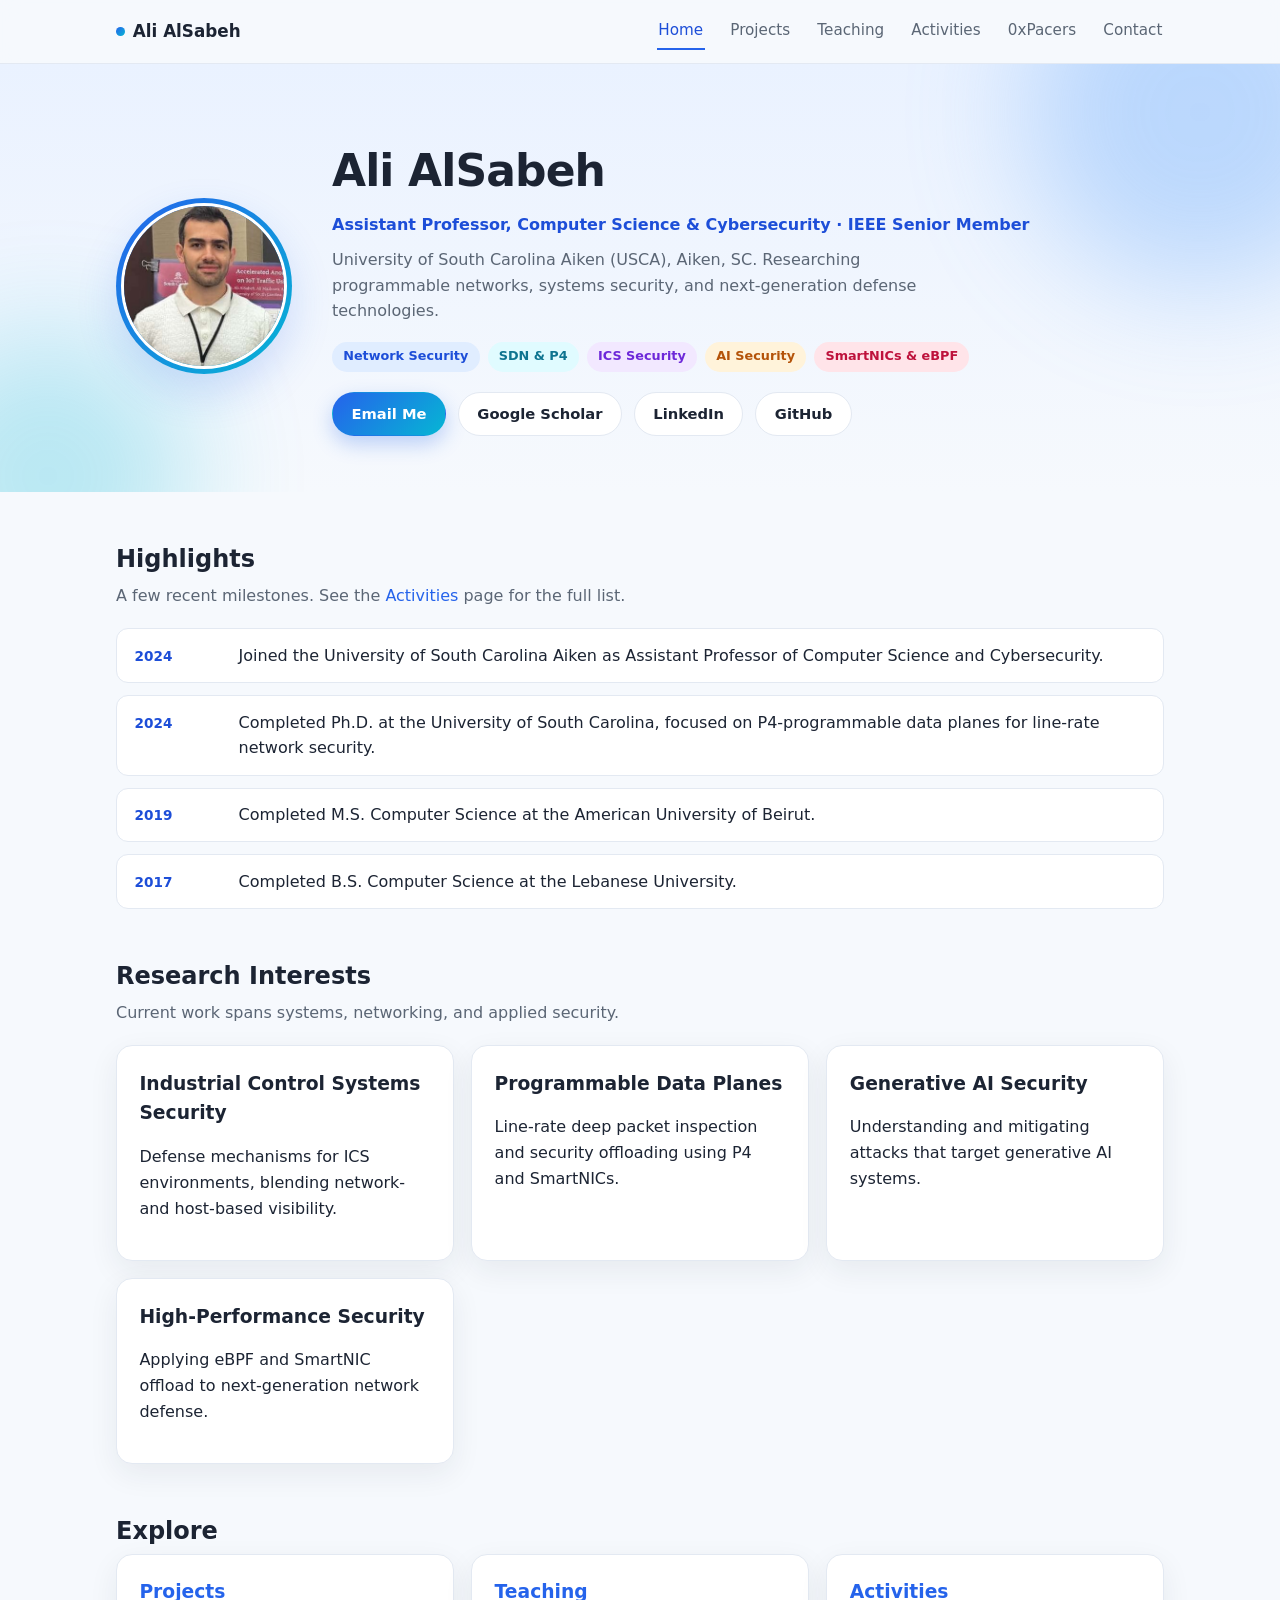
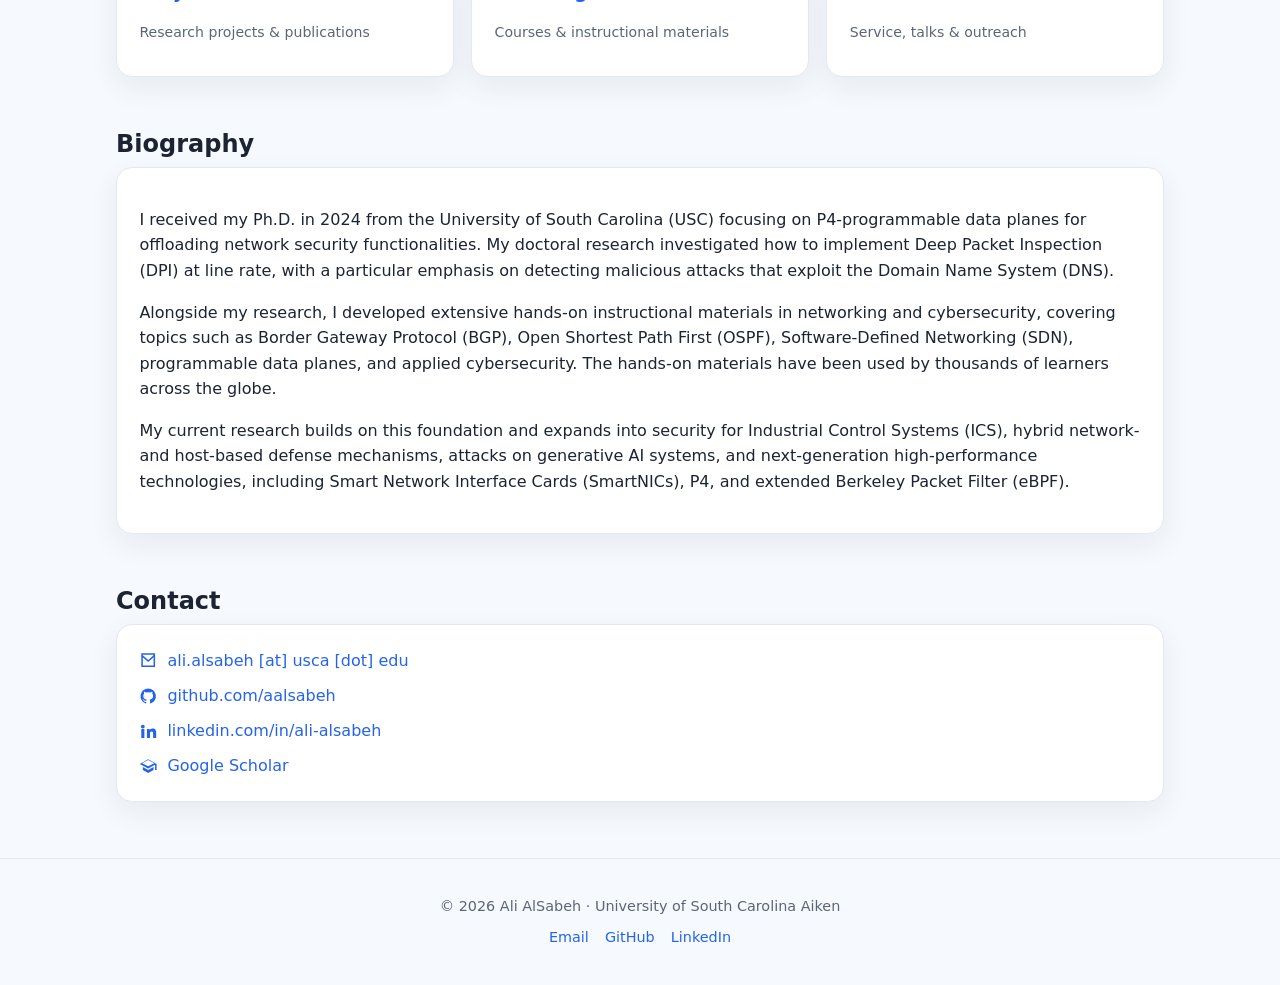
==== commit a1b9de08: "0xpacers" ====
--- a/index.html
+++ b/index.html
@@ -16,7 +16,7 @@
         <a href="projects.html">Projects</a>
         <a href="teaching.html">Teaching</a>
         <a href="activities.html">Activities</a>
-        <a href="cypace.html">CyPace</a>
+        <a href="0xpacers.html">0xPacers</a>
         <a href="#contact">Contact</a>
       </div>
     </div>
